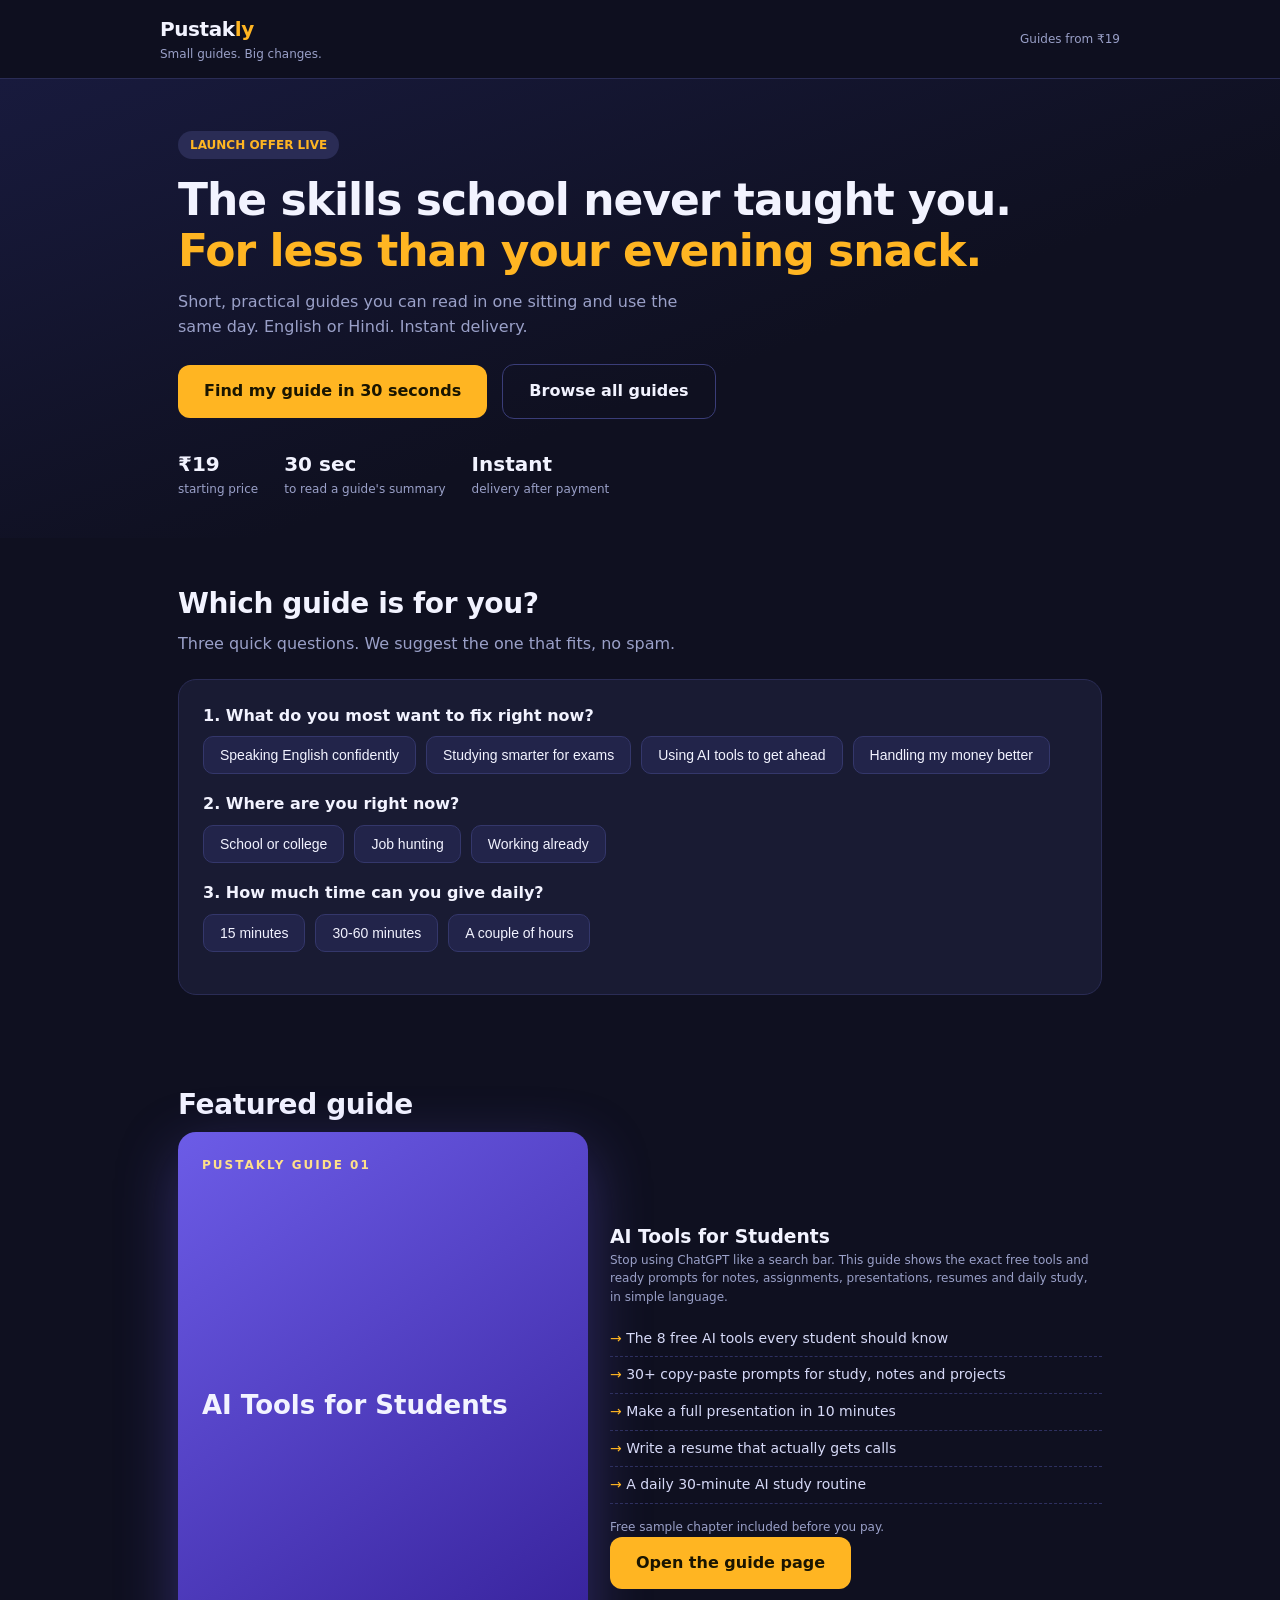
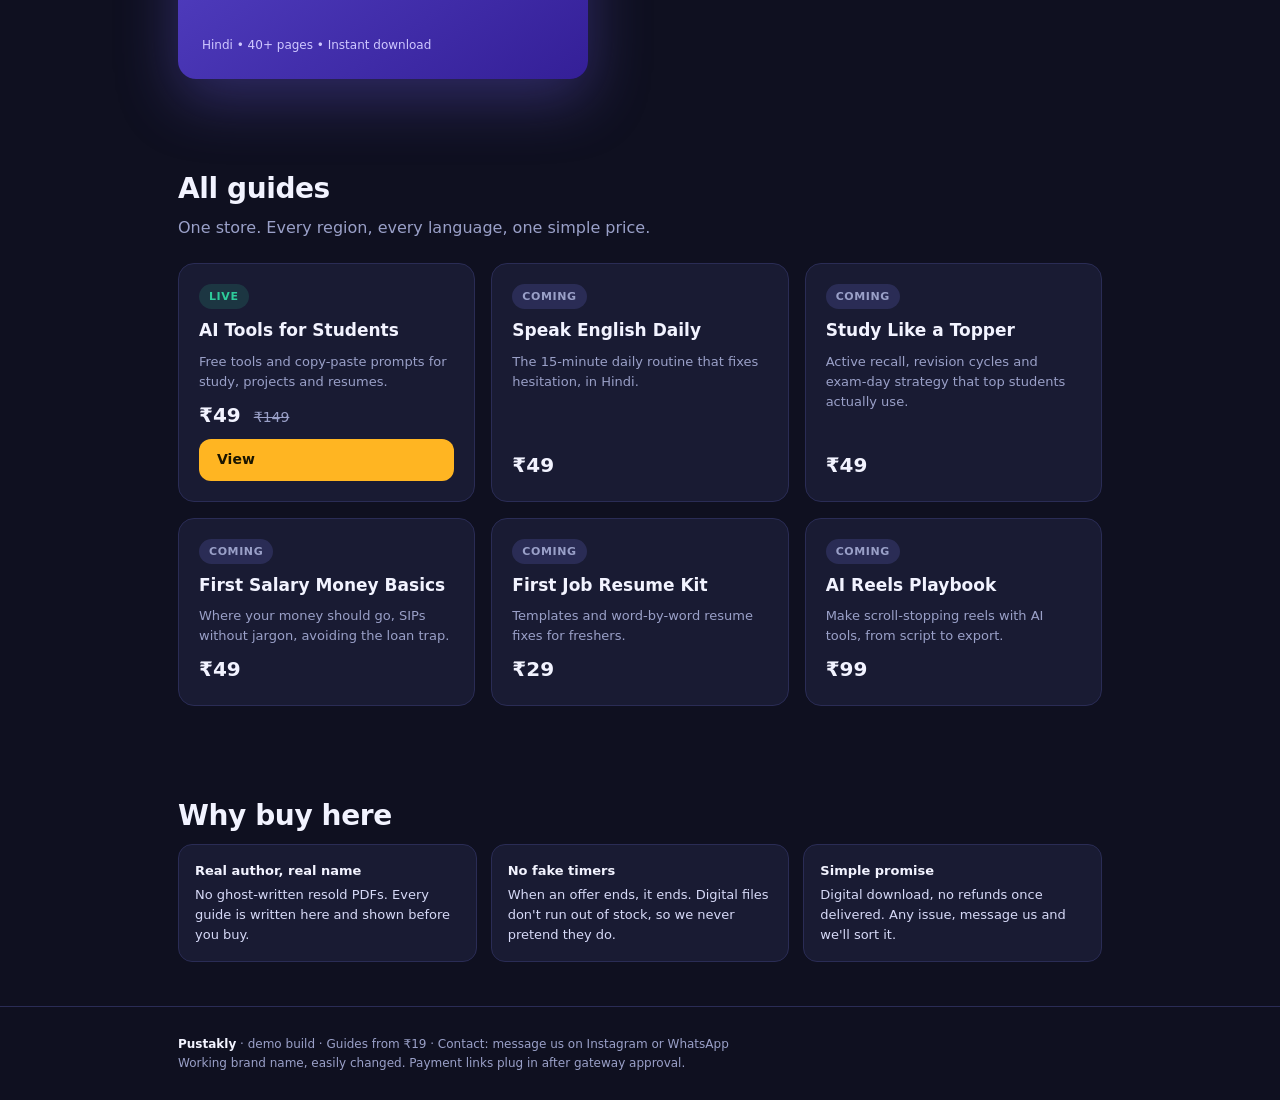
==== index.html @ 48b12f2c "Pustakly demo store: homepage + AI tools guide page" ====
<!DOCTYPE html><html lang="en"><head><meta charset="utf-8">
<meta name="viewport" content="width=device-width,initial-scale=1">
<title>Pustakly - Small guides, big changes</title>
<style>
:root{--bg:#0f1020;--card:#191b33;--card2:#22244a;--ink:#f2f3ff;--mut:#9aa0c8;--acc:#ffb522;--acc2:#6c5ce7;--ok:#2ecc9b}
*{box-sizing:border-box;margin:0;padding:0}
body{font-family:system-ui,-apple-system,'Segoe UI',Roboto,sans-serif;background:var(--bg);color:var(--ink);line-height:1.55}
.wrap{max-width:960px;margin:0 auto;padding:0 18px}
header{position:sticky;top:0;z-index:9;background:rgba(15,16,32,.92);backdrop-filter:blur(8px);border-bottom:1px solid #2a2c55}
.nav{display:flex;align-items:center;justify-content:space-between;padding:14px 0}
.logo{font-weight:800;font-size:20px;letter-spacing:-.4px}
.logo span{color:var(--acc)}
.tag{font-size:12px;color:var(--mut)}
.hero{padding:52px 0 40px;background:linear-gradient(160deg,#181a3d 0%,#0f1020 60%)}
.badge{display:inline-block;background:#2a2c55;color:var(--acc);font-size:12px;font-weight:700;padding:5px 12px;border-radius:99px;margin-bottom:16px}
h1{font-size:clamp(28px,6vw,44px);line-height:1.15;letter-spacing:-1px;font-weight:800}
h1 em{font-style:normal;color:var(--acc)}
.sub{color:var(--mut);font-size:16px;max-width:520px;margin:14px 0 24px}
.btn{display:inline-block;background:var(--acc);color:#1a1500;font-weight:800;padding:14px 26px;border-radius:12px;font-size:16px;text-decoration:none;border:none;cursor:pointer}
.btn.ghost{background:transparent;color:var(--ink);border:1px solid #3a3d78;margin-left:10px}
.stats{display:flex;gap:26px;margin-top:30px;flex-wrap:wrap}
.stat b{font-size:20px}.stat span{display:block;font-size:12px;color:var(--mut)}
section{padding:44px 0}
h2{font-size:clamp(20px,4vw,28px);letter-spacing:-.4px;margin-bottom:6px}
.lead{color:var(--mut);margin-bottom:22px}
.quiz{background:var(--card);border:1px solid #2a2c55;border-radius:18px;padding:24px}
.qq{margin:0 0 8px;font-weight:700}
.opts{display:flex;gap:10px;flex-wrap:wrap;margin-bottom:18px}
.opt{background:var(--card2);border:1px solid #34376b;color:var(--ink);padding:10px 16px;border-radius:10px;font-size:14px;cursor:pointer}
.opt.sel{border-color:var(--acc);color:var(--acc)}
.res{display:none;background:var(--card2);border:1px solid var(--acc);border-radius:14px;padding:18px;margin-top:6px}
.res b{color:var(--acc)}
.grid{display:grid;grid-template-columns:repeat(auto-fill,minmax(250px,1fr));gap:16px}
.bcard{background:var(--card);border:1px solid #2a2c55;border-radius:16px;padding:20px;display:flex;flex-direction:column;gap:8px}
.bcard h3{font-size:17px}
.bcard p{font-size:13px;color:var(--mut);flex:1}
.price{font-weight:800;font-size:20px}
.price s{color:var(--mut);font-weight:400;font-size:14px;margin-left:6px}
.pill{align-self:flex-start;font-size:11px;font-weight:800;letter-spacing:.6px;text-transform:uppercase;padding:4px 10px;border-radius:99px}
.pill.live{background:rgba(46,204,155,.15);color:var(--ok)}
.pill.soon{background:#2a2c55;color:var(--mut)}
.feat{display:grid;grid-template-columns:1fr;gap:22px}
@media(min-width:720px){.feat{grid-template-columns:1fr 1.2fr;align-items:center}}
.cover{background:linear-gradient(145deg,#6c5ce7,#341f97);border-radius:18px;aspect-ratio:3/4;display:flex;flex-direction:column;justify-content:space-between;padding:24px;box-shadow:0 20px 60px rgba(108,92,231,.35)}
.cover .k{font-size:12px;font-weight:800;letter-spacing:2px;color:#ffe08a;text-transform:uppercase}
.cover h3{font-size:26px;line-height:1.2}
.cover .f{font-size:12px;color:#cfc8ff}
.toc{list-style:none;margin:14px 0}
.toc li{padding:7px 0;border-bottom:1px dashed #2e3060;font-size:14px;color:#d6d9f7}
.toc li::before{content:"\2192  ";color:var(--acc)}
.small{font-size:12px;color:var(--mut)}
.trust{display:grid;grid-template-columns:repeat(auto-fit,minmax(200px,1fr));gap:14px}
.tcard{background:var(--card);border:1px solid #2a2c55;border-radius:14px;padding:16px;font-size:13px;color:#d6d9f7}
.tcard b{display:block;margin-bottom:4px;color:var(--ink)}
footer{border-top:1px solid #2a2c55;padding:28px 0;font-size:12px;color:var(--mut)}
footer b{color:var(--ink)}
.pagerow{padding:40px 0}
.backlink{color:var(--acc);font-size:13px;text-decoration:none;display:inline-block;margin-bottom:18px}
.buybox{background:var(--card);border:1px solid #34376b;border-radius:16px;padding:22px;margin-top:18px}
.buybox .price{font-size:28px}
.buybox .btn{width:100%;text-align:center;margin-top:14px}
.note{margin-top:10px}
</style></head><body>
<header><div class="wrap nav">
<div><div class="logo">Pustak<span>ly</span></div><div class="tag">Small guides. Big changes.</div></div>
<div class="tag">Guides from &#8377;19</div>
</div></header>

<div class="hero"><div class="wrap">
<div class="badge">LAUNCH OFFER LIVE</div>
<h1>The skills school never taught you.<br><em>For less than your evening snack.</em></h1>
<p class="sub">Short, practical guides you can read in one sitting and use the same day. English or Hindi. Instant delivery.</p>
<a class="btn" href="#quiz">Find my guide in 30 seconds</a>
<a class="btn ghost" href="#books">Browse all guides</a>
<div class="stats">
<div class="stat"><b>&#8377;19</b><span>starting price</span></div>
<div class="stat"><b>30 sec</b><span>to read a guide's summary</span></div>
<div class="stat"><b>Instant</b><span>delivery after payment</span></div>
</div>
</div></div>

<section id="quiz"><div class="wrap">
<h2>Which guide is for you?</h2>
<p class="lead">Three quick questions. We suggest the one that fits, no spam.</p>
<div class="quiz">
<p class="qq">1. What do you most want to fix right now?</p>
<div class="opts" data-q="1">
<button class="opt">Speaking English confidently</button>
<button class="opt">Studying smarter for exams</button>
<button class="opt">Using AI tools to get ahead</button>
<button class="opt">Handling my money better</button>
</div>
<p class="qq">2. Where are you right now?</p>
<div class="opts" data-q="2">
<button class="opt">School or college</button>
<button class="opt">Job hunting</button>
<button class="opt">Working already</button>
</div>
<p class="qq">3. How much time can you give daily?</p>
<div class="opts" data-q="3">
<button class="opt">15 minutes</button>
<button class="opt">30-60 minutes</button>
<button class="opt">A couple of hours</button>
</div>
<div class="res" id="res"><p>Your match: <b id="resname"></b></p><p class="small" id="resdesc"></p><p style="margin-top:10px"><a class="btn" href="#books" id="reslink">See the guide</a></p></div>
</div>
</div></section>

<section id="books"><div class="wrap">
<h2>Featured guide</h2>
<div class="feat">
<div class="cover"><div><div class="k">Pustakly guide 01</div></div><h3>AI Tools for Students</h3><div class="f">Hindi &#8226; 40+ pages &#8226; Instant download</div></div>
<div>
<h3>AI Tools for Students</h3>
<p class="small">Stop using ChatGPT like a search bar. This guide shows the exact free tools and ready prompts for notes, assignments, presentations, resumes and daily study, in simple language.</p>
<ul class="toc">
<li>The 8 free AI tools every student should know</li>
<li>30+ copy-paste prompts for study, notes and projects</li>
<li>Make a full presentation in 10 minutes</li>
<li>Write a resume that actually gets calls</li>
<li>A daily 30-minute AI study routine</li>
</ul>
<p class="small">Free sample chapter included before you pay.</p>
<a class="btn" href="guide-ai-tools.html">Open the guide page</a>
</div>
</div>
</div></section>

<section><div class="wrap">
<h2>All guides</h2>
<p class="lead">One store. Every region, every language, one simple price.</p>
<div class="grid">
<div class="bcard"><span class="pill live">Live</span><h3>AI Tools for Students</h3><p>Free tools and copy-paste prompts for study, projects and resumes.</p><div class="price">&#8377;49 <s>&#8377;149</s></div><a class="btn" href="guide-ai-tools.html" style="padding:10px 18px;font-size:14px">View</a></div>
<div class="bcard"><span class="pill soon">Coming</span><h3>Speak English Daily</h3><p>The 15-minute daily routine that fixes hesitation, in Hindi.</p><div class="price">&#8377;49</div></div>
<div class="bcard"><span class="pill soon">Coming</span><h3>Study Like a Topper</h3><p>Active recall, revision cycles and exam-day strategy that top students actually use.</p><div class="price">&#8377;49</div></div>
<div class="bcard"><span class="pill soon">Coming</span><h3>First Salary Money Basics</h3><p>Where your money should go, SIPs without jargon, avoiding the loan trap.</p><div class="price">&#8377;49</div></div>
<div class="bcard"><span class="pill soon">Coming</span><h3>First Job Resume Kit</h3><p>Templates and word-by-word resume fixes for freshers.</p><div class="price">&#8377;29</div></div>
<div class="bcard"><span class="pill soon">Coming</span><h3>AI Reels Playbook</h3><p>Make scroll-stopping reels with AI tools, from script to export.</p><div class="price">&#8377;99</div></div>
</div>
</div></section>

<section><div class="wrap">
<h2>Why buy here</h2>
<div class="trust">
<div class="tcard"><b>Real author, real name</b>No ghost-written resold PDFs. Every guide is written here and shown before you buy.</div>
<div class="tcard"><b>No fake timers</b>When an offer ends, it ends. Digital files don't run out of stock, so we never pretend they do.</div>
<div class="tcard"><b>Simple promise</b>Digital download, no refunds once delivered. Any issue, message us and we'll sort it.</div>
</div>
</div></section>

<footer><div class="wrap">
<b>Pustakly</b> &#183; demo build &#183; Guides from &#8377;19 &#183; Contact: message us on Instagram or WhatsApp<br>
<span class="small">Working brand name, easily changed. Payment links plug in after gateway approval.</span>
</div></footer>

<script>
var pick={};
document.querySelectorAll('.opts').forEach(function(g){
g.querySelectorAll('.opt').forEach(function(b){b.onclick=function(){
g.querySelectorAll('.opt').forEach(function(x){x.classList.remove('sel')});
b.classList.add('sel');pick[g.dataset.q]=b.textContent;
if(Object.keys(pick).length===3){
var n,d;
if(pick[1].indexOf('Speaking')>-1){n='Speak English Daily';d='The 15-minute daily speaking routine. Launching with the first batch.'}
else if(pick[1].indexOf('Studying')>-1){n='Study Like a Topper';d='Active recall and revision cycles, made simple.'}
else if(pick[1].indexOf('AI')>-1){n='AI Tools for Students';d='Live now at the launch price.'}
else{n='First Salary Money Basics';d='Money basics without jargon.'}
document.getElementById('resname').textContent=n;
document.getElementById('resdesc').textContent=d+' (You said: '+pick[2]+', '+pick[3]+' a day.)';
document.getElementById('res').style.display='block';
document.getElementById('res').scrollIntoView({behavior:'smooth',block:'center'});
}})});
</script>
</body></html>
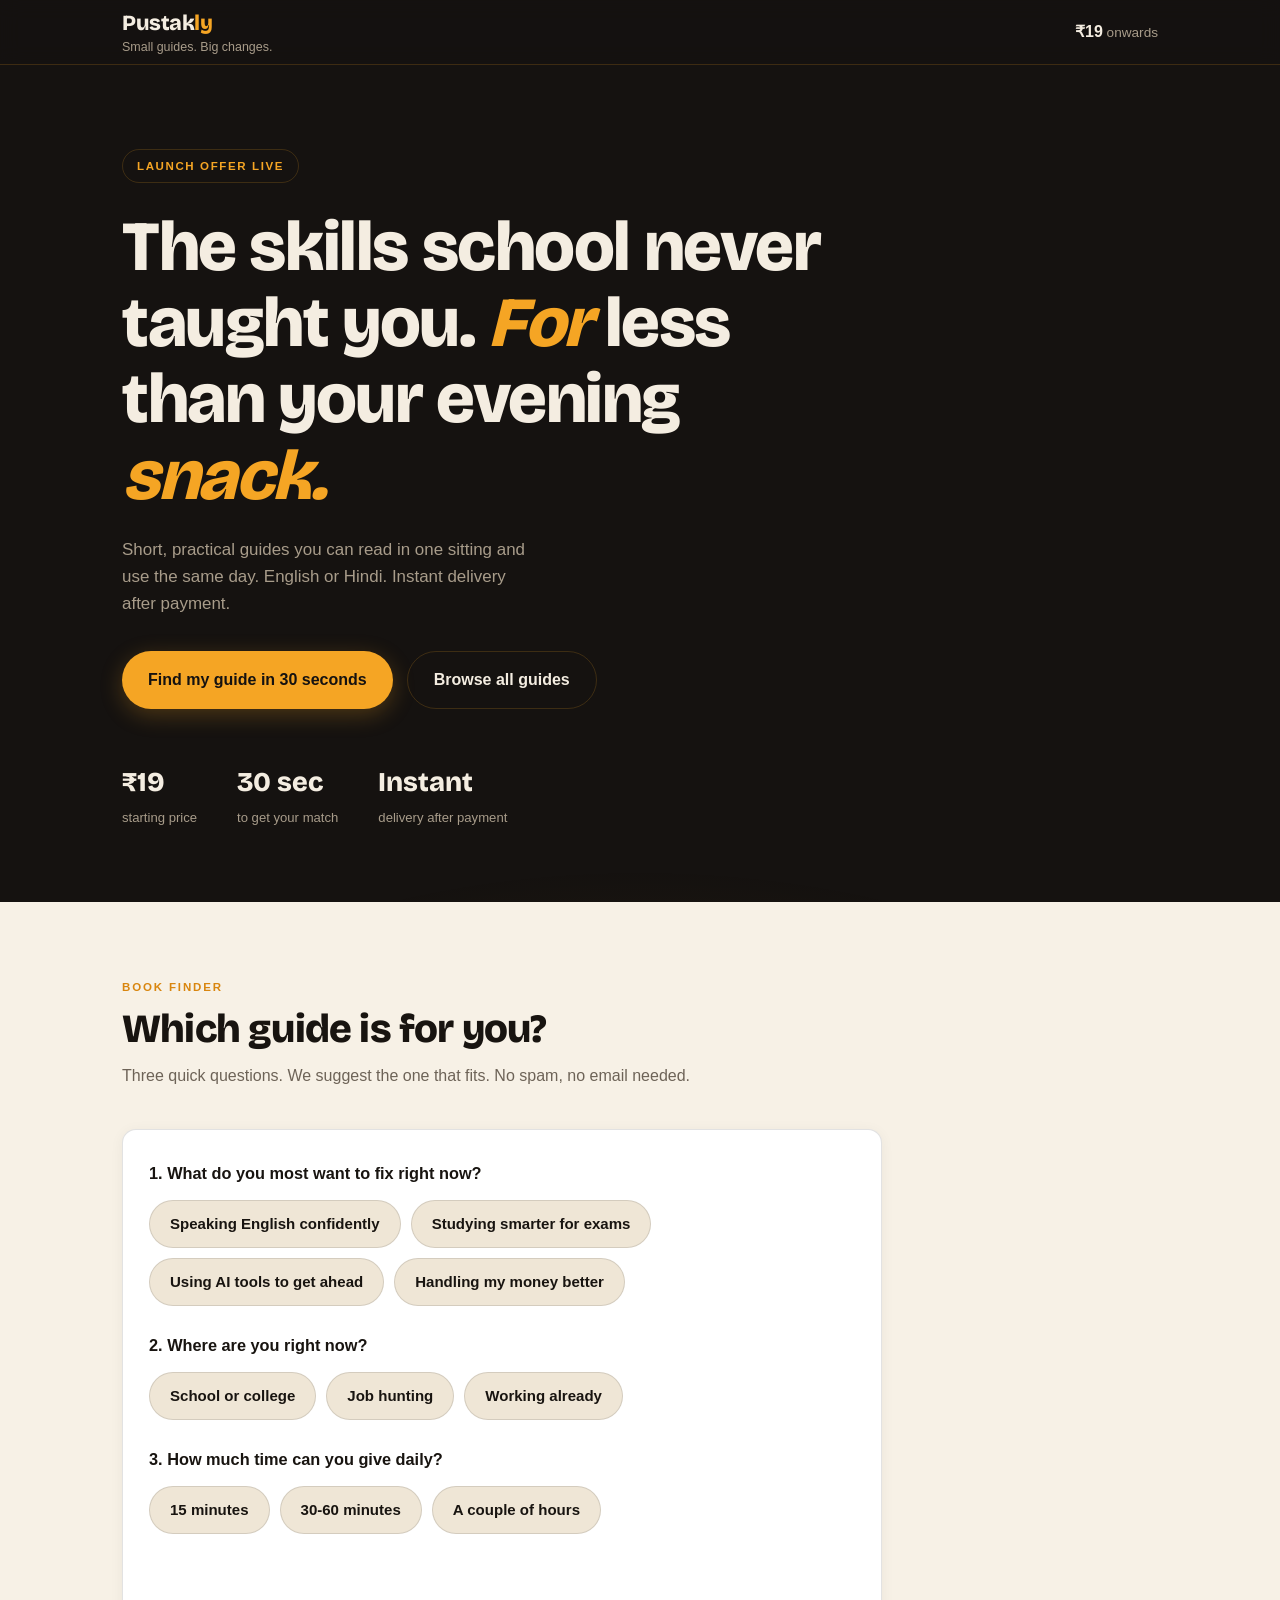
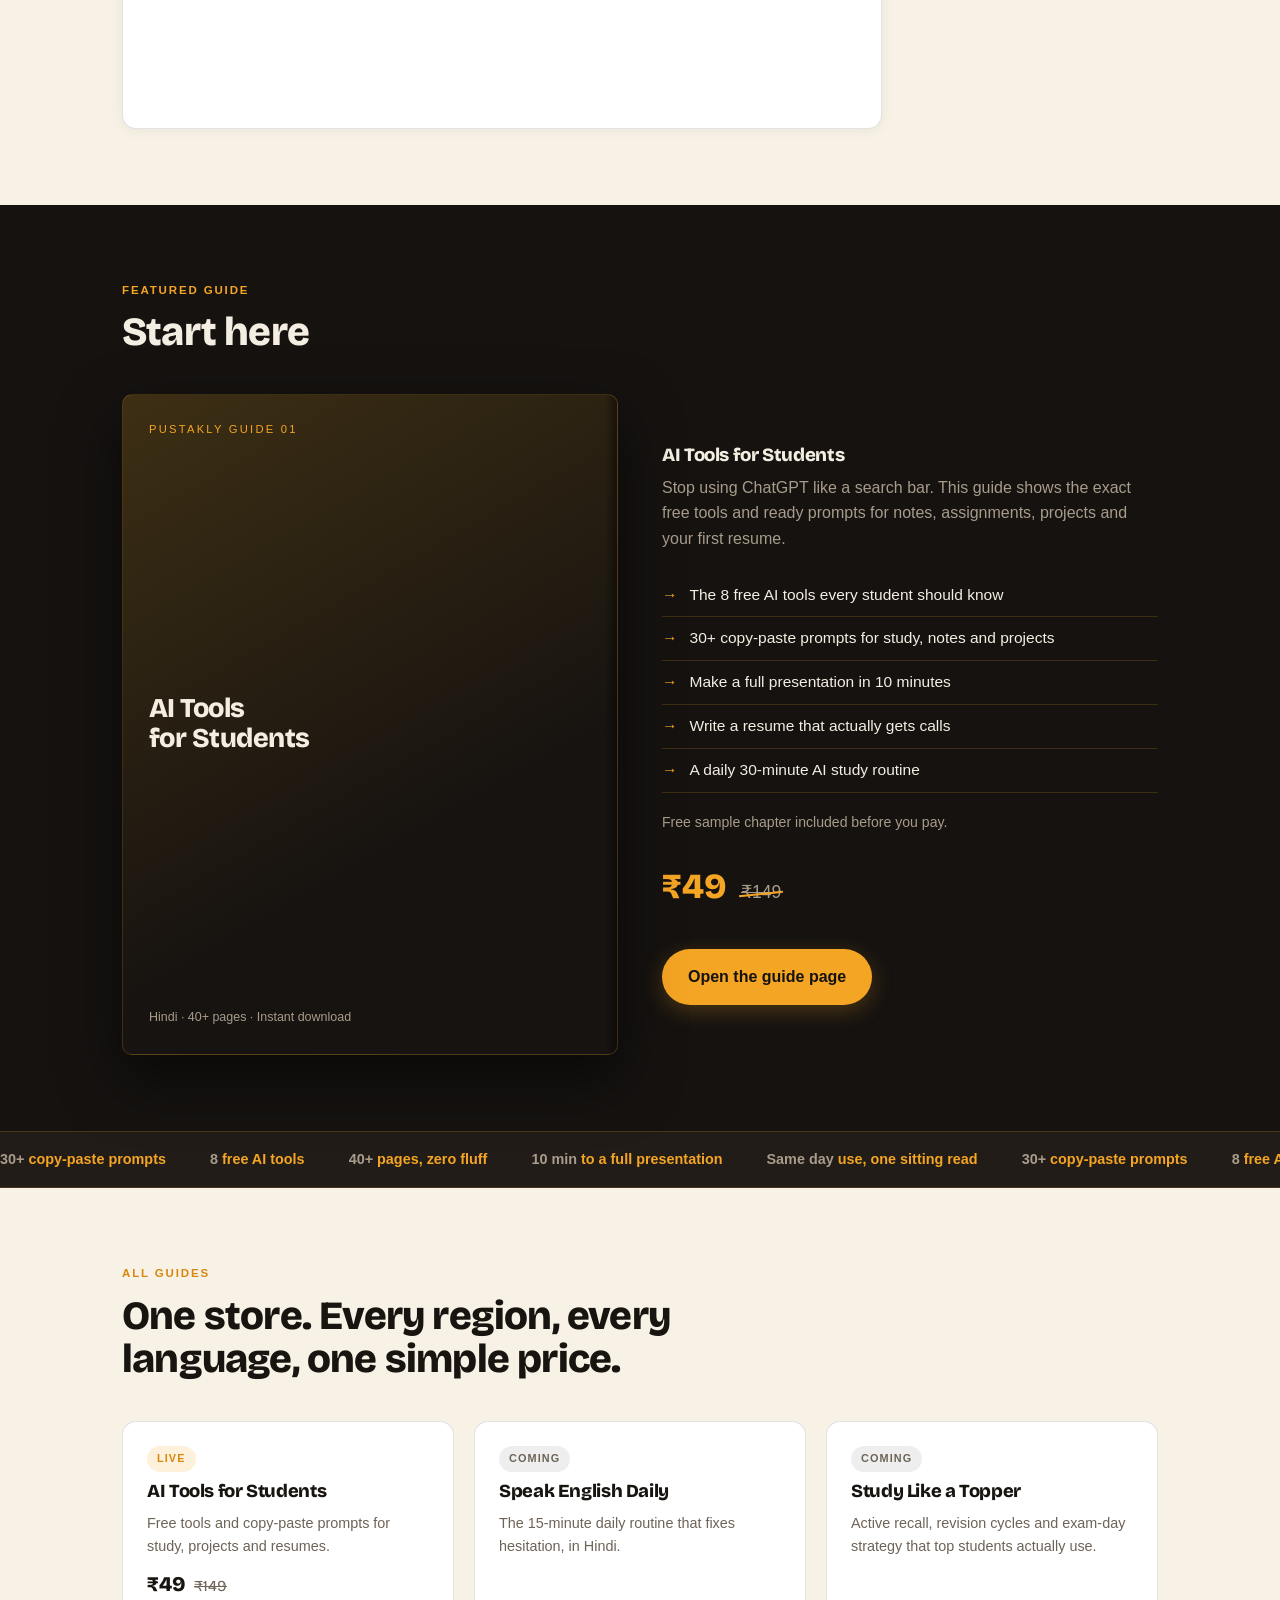
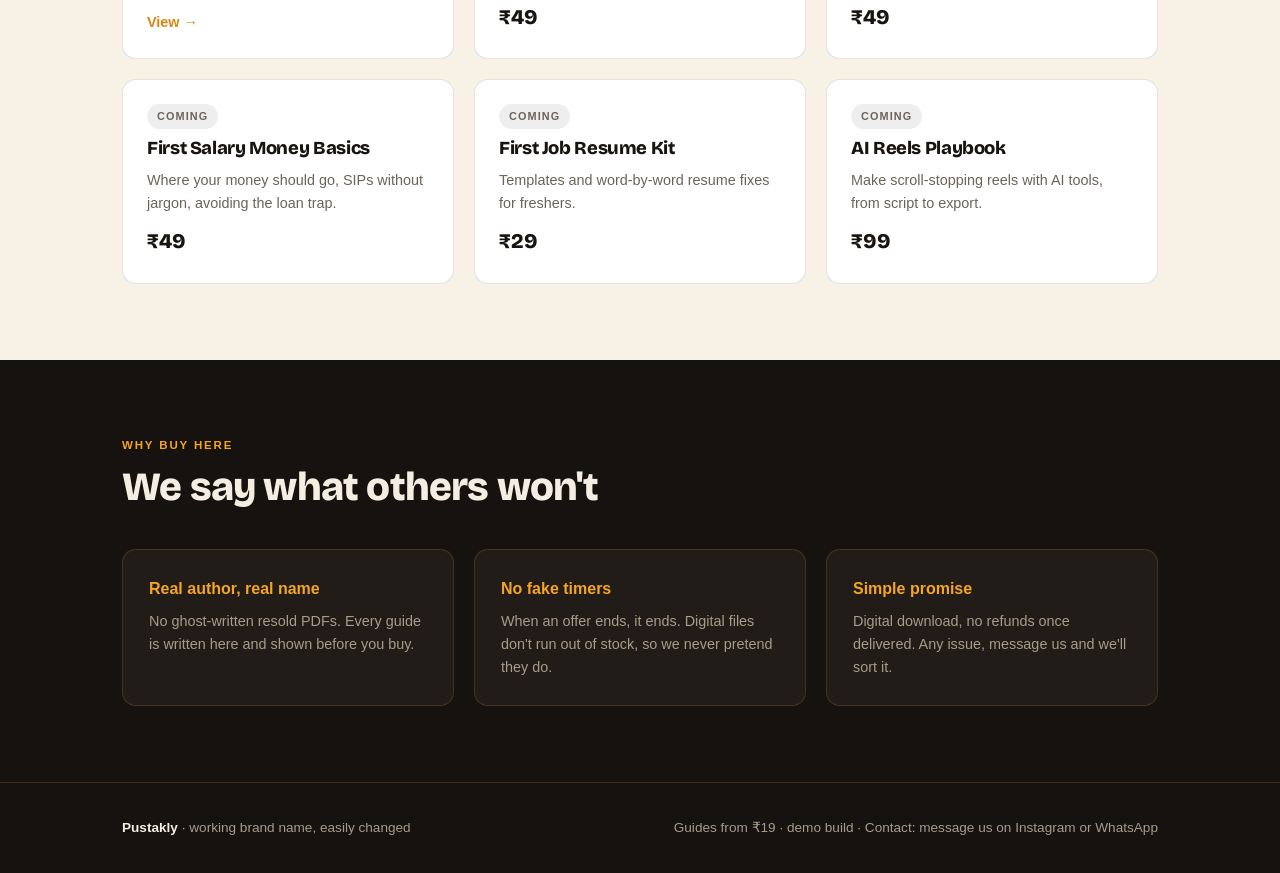
==== commit 8b625ff0: "Production rebuild: real css/js structure, design system, premium interaction layer" ====
--- a/index.html
+++ b/index.html
@@ -1,174 +1,203 @@
-<!DOCTYPE html><html lang="en"><head><meta charset="utf-8">
-<meta name="viewport" content="width=device-width,initial-scale=1">
-<title>Pustakly - Small guides, big changes</title>
-<style>
-:root{--bg:#0f1020;--card:#191b33;--card2:#22244a;--ink:#f2f3ff;--mut:#9aa0c8;--acc:#ffb522;--acc2:#6c5ce7;--ok:#2ecc9b}
-*{box-sizing:border-box;margin:0;padding:0}
-body{font-family:system-ui,-apple-system,'Segoe UI',Roboto,sans-serif;background:var(--bg);color:var(--ink);line-height:1.55}
-.wrap{max-width:960px;margin:0 auto;padding:0 18px}
-header{position:sticky;top:0;z-index:9;background:rgba(15,16,32,.92);backdrop-filter:blur(8px);border-bottom:1px solid #2a2c55}
-.nav{display:flex;align-items:center;justify-content:space-between;padding:14px 0}
-.logo{font-weight:800;font-size:20px;letter-spacing:-.4px}
-.logo span{color:var(--acc)}
-.tag{font-size:12px;color:var(--mut)}
-.hero{padding:52px 0 40px;background:linear-gradient(160deg,#181a3d 0%,#0f1020 60%)}
-.badge{display:inline-block;background:#2a2c55;color:var(--acc);font-size:12px;font-weight:700;padding:5px 12px;border-radius:99px;margin-bottom:16px}
-h1{font-size:clamp(28px,6vw,44px);line-height:1.15;letter-spacing:-1px;font-weight:800}
-h1 em{font-style:normal;color:var(--acc)}
-.sub{color:var(--mut);font-size:16px;max-width:520px;margin:14px 0 24px}
-.btn{display:inline-block;background:var(--acc);color:#1a1500;font-weight:800;padding:14px 26px;border-radius:12px;font-size:16px;text-decoration:none;border:none;cursor:pointer}
-.btn.ghost{background:transparent;color:var(--ink);border:1px solid #3a3d78;margin-left:10px}
-.stats{display:flex;gap:26px;margin-top:30px;flex-wrap:wrap}
-.stat b{font-size:20px}.stat span{display:block;font-size:12px;color:var(--mut)}
-section{padding:44px 0}
-h2{font-size:clamp(20px,4vw,28px);letter-spacing:-.4px;margin-bottom:6px}
-.lead{color:var(--mut);margin-bottom:22px}
-.quiz{background:var(--card);border:1px solid #2a2c55;border-radius:18px;padding:24px}
-.qq{margin:0 0 8px;font-weight:700}
-.opts{display:flex;gap:10px;flex-wrap:wrap;margin-bottom:18px}
-.opt{background:var(--card2);border:1px solid #34376b;color:var(--ink);padding:10px 16px;border-radius:10px;font-size:14px;cursor:pointer}
-.opt.sel{border-color:var(--acc);color:var(--acc)}
-.res{display:none;background:var(--card2);border:1px solid var(--acc);border-radius:14px;padding:18px;margin-top:6px}
-.res b{color:var(--acc)}
-.grid{display:grid;grid-template-columns:repeat(auto-fill,minmax(250px,1fr));gap:16px}
-.bcard{background:var(--card);border:1px solid #2a2c55;border-radius:16px;padding:20px;display:flex;flex-direction:column;gap:8px}
-.bcard h3{font-size:17px}
-.bcard p{font-size:13px;color:var(--mut);flex:1}
-.price{font-weight:800;font-size:20px}
-.price s{color:var(--mut);font-weight:400;font-size:14px;margin-left:6px}
-.pill{align-self:flex-start;font-size:11px;font-weight:800;letter-spacing:.6px;text-transform:uppercase;padding:4px 10px;border-radius:99px}
-.pill.live{background:rgba(46,204,155,.15);color:var(--ok)}
-.pill.soon{background:#2a2c55;color:var(--mut)}
-.feat{display:grid;grid-template-columns:1fr;gap:22px}
-@media(min-width:720px){.feat{grid-template-columns:1fr 1.2fr;align-items:center}}
-.cover{background:linear-gradient(145deg,#6c5ce7,#341f97);border-radius:18px;aspect-ratio:3/4;display:flex;flex-direction:column;justify-content:space-between;padding:24px;box-shadow:0 20px 60px rgba(108,92,231,.35)}
-.cover .k{font-size:12px;font-weight:800;letter-spacing:2px;color:#ffe08a;text-transform:uppercase}
-.cover h3{font-size:26px;line-height:1.2}
-.cover .f{font-size:12px;color:#cfc8ff}
-.toc{list-style:none;margin:14px 0}
-.toc li{padding:7px 0;border-bottom:1px dashed #2e3060;font-size:14px;color:#d6d9f7}
-.toc li::before{content:"\2192  ";color:var(--acc)}
-.small{font-size:12px;color:var(--mut)}
-.trust{display:grid;grid-template-columns:repeat(auto-fit,minmax(200px,1fr));gap:14px}
-.tcard{background:var(--card);border:1px solid #2a2c55;border-radius:14px;padding:16px;font-size:13px;color:#d6d9f7}
-.tcard b{display:block;margin-bottom:4px;color:var(--ink)}
-footer{border-top:1px solid #2a2c55;padding:28px 0;font-size:12px;color:var(--mut)}
-footer b{color:var(--ink)}
-.pagerow{padding:40px 0}
-.backlink{color:var(--acc);font-size:13px;text-decoration:none;display:inline-block;margin-bottom:18px}
-.buybox{background:var(--card);border:1px solid #34376b;border-radius:16px;padding:22px;margin-top:18px}
-.buybox .price{font-size:28px}
-.buybox .btn{width:100%;text-align:center;margin-top:14px}
-.note{margin-top:10px}
-</style></head><body>
-<header><div class="wrap nav">
-<div><div class="logo">Pustak<span>ly</span></div><div class="tag">Small guides. Big changes.</div></div>
-<div class="tag">Guides from &#8377;19</div>
-</div></header>
-
-<div class="hero"><div class="wrap">
-<div class="badge">LAUNCH OFFER LIVE</div>
-<h1>The skills school never taught you.<br><em>For less than your evening snack.</em></h1>
-<p class="sub">Short, practical guides you can read in one sitting and use the same day. English or Hindi. Instant delivery.</p>
-<a class="btn" href="#quiz">Find my guide in 30 seconds</a>
-<a class="btn ghost" href="#books">Browse all guides</a>
-<div class="stats">
-<div class="stat"><b>&#8377;19</b><span>starting price</span></div>
-<div class="stat"><b>30 sec</b><span>to read a guide's summary</span></div>
-<div class="stat"><b>Instant</b><span>delivery after payment</span></div>
+<!DOCTYPE html>
+<html lang="en">
+<head>
+<meta charset="UTF-8">
+<meta name="viewport" content="width=device-width, initial-scale=1.0">
+<title>Pustakly — Small guides, big changes</title>
+<meta name="description" content="Short, practical guides you can read in one sitting and use the same day. English or Hindi. Instant delivery. Guides from ₹19.">
+<link rel="icon" href="assets/favicon.svg" type="image/svg+xml">
+<link rel="preconnect" href="https://fonts.googleapis.com">
+<link rel="preconnect" href="https://fonts.gstatic.com" crossorigin>
+<link href="https://fonts.googleapis.com/css2?family=Bricolage+Grotesque:opsz,wght@12..96,400;12..96,700;12..96,800&display=swap" rel="stylesheet">
+<link rel="stylesheet" href="css/style.css">
+</head>
+<body>
+
+<header class="site-head">
+  <div class="wrap">
+    <div>
+      <div class="logo">Pustak<em>ly</em></div>
+      <div class="head-tag">Small guides. Big changes.</div>
+    </div>
+    <div class="head-right"><b>₹19</b> onwards</div>
+  </div>
+</header>
+
+<main>
+
+<section class="hero">
+  <div class="wrap">
+    <span class="chip">Launch offer live</span>
+    <h1 class="kinetic">The skills school never taught you. *For less than your evening snack.*</h1>
+    <p class="sub">Short, practical guides you can read in one sitting and use the same day. English or Hindi. Instant delivery after payment.</p>
+    <div class="cta-row">
+      <a class="btn btn-primary" href="#quiz">Find my guide in 30 seconds</a>
+      <a class="btn btn-ghost" href="#books">Browse all guides</a>
+    </div>
+    <div class="stats">
+      <div><b data-count="19" data-prefix="₹">₹19</b><span>starting price</span></div>
+      <div><b>30 sec</b><span>to get your match</span></div>
+      <div><b>Instant</b><span>delivery after payment</span></div>
+    </div>
+  </div>
+</section>
+
+<section class="sec cream" id="quiz">
+  <div class="wrap">
+    <div class="sec-head reveal">
+      <span class="kick">Book finder</span>
+      <h2>Which guide is for you?</h2>
+      <p>Three quick questions. We suggest the one that fits. No spam, no email needed.</p>
+    </div>
+    <div class="quiz-card reveal">
+      <p class="q">1. What do you most want to fix right now?</p>
+      <div class="opts" data-q="q1">
+        <button data-v="speaking">Speaking English confidently</button>
+        <button data-v="studying">Studying smarter for exams</button>
+        <button data-v="ai">Using AI tools to get ahead</button>
+        <button data-v="money">Handling my money better</button>
+      </div>
+      <p class="q">2. Where are you right now?</p>
+      <div class="opts" data-q="q2">
+        <button data-v="School or college">School or college</button>
+        <button data-v="Job hunting">Job hunting</button>
+        <button data-v="Working already">Working already</button>
+      </div>
+      <p class="q">3. How much time can you give daily?</p>
+      <div class="opts" data-q="q3">
+        <button data-v="15 minutes">15 minutes</button>
+        <button data-v="30-60 minutes">30-60 minutes</button>
+        <button data-v="A couple of hours">A couple of hours</button>
+      </div>
+      <div class="match-card" role="status">
+        <span class="m-label">Your match</span>
+        <h3 class="m-name"></h3>
+        <span class="m-status" style="font-size:.88rem;color:#f4ede1"></span>
+        <p class="m-ctx"></p>
+        <a class="btn btn-primary" href="#books">See the guide</a>
+      </div>
+    </div>
+  </div>
+</section>
+
+<section class="sec">
+  <div class="wrap">
+    <div class="sec-head reveal">
+      <span class="kick">Featured guide</span>
+      <h2>Start here</h2>
+    </div>
+    <div class="feat">
+      <div class="book-visual reveal">
+        <span class="bv-tag">Pustakly guide 01</span>
+        <h3>AI Tools<br>for Students</h3>
+        <span class="bv-meta">Hindi · 40+ pages · Instant download</span>
+      </div>
+      <div class="feat-copy price-strike reveal">
+        <h3>AI Tools for Students</h3>
+        <p style="margin-top:10px;color:var(--muted-light)">Stop using ChatGPT like a search bar. This guide shows the exact free tools and ready prompts for notes, assignments, projects and your first resume.</p>
+        <ul>
+          <li>The 8 free AI tools every student should know</li>
+          <li>30+ copy-paste prompts for study, notes and projects</li>
+          <li>Make a full presentation in 10 minutes</li>
+          <li>Write a resume that actually gets calls</li>
+          <li>A daily 30-minute AI study routine</li>
+        </ul>
+        <p style="margin-top:18px;font-size:.88rem;color:var(--muted-light)">Free sample chapter included before you pay.</p>
+        <div class="price-row">
+          <span class="now">₹49</span>
+          <span class="was strike"><s>₹149</s></span>
+        </div>
+        <div class="cta-row">
+          <a class="btn btn-primary" href="guide-ai-tools.html">Open the guide page</a>
+        </div>
+      </div>
+    </div>
+  </div>
+</section>
+
+<div class="strip" aria-hidden="true">
+  <div class="strip-track">
+    <span>30+ <b>copy-paste prompts</b></span><span>8 <b>free AI tools</b></span><span>40+ <b>pages, zero fluff</b></span><span>10 min <b>to a full presentation</b></span><span>Same day <b>use, one sitting read</b></span>
+    <span>30+ <b>copy-paste prompts</b></span><span>8 <b>free AI tools</b></span><span>40+ <b>pages, zero fluff</b></span><span>10 min <b>to a full presentation</b></span><span>Same day <b>use, one sitting read</b></span>
+  </div>
 </div>
-</div></div>
-
-<section id="quiz"><div class="wrap">
-<h2>Which guide is for you?</h2>
-<p class="lead">Three quick questions. We suggest the one that fits, no spam.</p>
-<div class="quiz">
-<p class="qq">1. What do you most want to fix right now?</p>
-<div class="opts" data-q="1">
-<button class="opt">Speaking English confidently</button>
-<button class="opt">Studying smarter for exams</button>
-<button class="opt">Using AI tools to get ahead</button>
-<button class="opt">Handling my money better</button>
+
+<section class="sec cream" id="books">
+  <div class="wrap">
+    <div class="sec-head reveal">
+      <span class="kick">All guides</span>
+      <h2>One store. Every region, every language, one simple price.</h2>
+    </div>
+    <div class="grid stagger">
+      <article class="g-card">
+        <span class="badge live">Live</span>
+        <h3>AI Tools for Students</h3>
+        <p>Free tools and copy-paste prompts for study, projects and resumes.</p>
+        <div class="price">₹49<s>₹149</s></div>
+        <a class="view" href="guide-ai-tools.html">View →</a>
+      </article>
+      <article class="g-card">
+        <span class="badge soon">Coming</span>
+        <h3>Speak English Daily</h3>
+        <p>The 15-minute daily routine that fixes hesitation, in Hindi.</p>
+        <div class="price">₹49</div>
+      </article>
+      <article class="g-card">
+        <span class="badge soon">Coming</span>
+        <h3>Study Like a Topper</h3>
+        <p>Active recall, revision cycles and exam-day strategy that top students actually use.</p>
+        <div class="price">₹49</div>
+      </article>
+      <article class="g-card">
+        <span class="badge soon">Coming</span>
+        <h3>First Salary Money Basics</h3>
+        <p>Where your money should go, SIPs without jargon, avoiding the loan trap.</p>
+        <div class="price">₹49</div>
+      </article>
+      <article class="g-card">
+        <span class="badge soon">Coming</span>
+        <h3>First Job Resume Kit</h3>
+        <p>Templates and word-by-word resume fixes for freshers.</p>
+        <div class="price">₹29</div>
+      </article>
+      <article class="g-card">
+        <span class="badge soon">Coming</span>
+        <h3>AI Reels Playbook</h3>
+        <p>Make scroll-stopping reels with AI tools, from script to export.</p>
+        <div class="price">₹99</div>
+      </article>
+    </div>
+  </div>
+</section>
+
+<section class="sec">
+  <div class="wrap">
+    <div class="sec-head reveal">
+      <span class="kick">Why buy here</span>
+      <h2>We say what others won't</h2>
+    </div>
+    <div class="trust-grid stagger">
+      <div class="t-card"><b>Real author, real name</b><p>No ghost-written resold PDFs. Every guide is written here and shown before you buy.</p></div>
+      <div class="t-card"><b>No fake timers</b><p>When an offer ends, it ends. Digital files don't run out of stock, so we never pretend they do.</p></div>
+      <div class="t-card"><b>Simple promise</b><p>Digital download, no refunds once delivered. Any issue, message us and we'll sort it.</p></div>
+    </div>
+  </div>
+</section>
+
+</main>
+
+<footer>
+  <div class="wrap">
+    <div><b style="color:var(--text-light)">Pustakly</b> · working brand name, easily changed</div>
+    <div>Guides from ₹19 · demo build · Contact: message us on Instagram or WhatsApp</div>
+  </div>
+</footer>
+
+<div class="buy-bar">
+  <div class="bb-price">₹49<s>₹149</s></div>
+  <a class="btn btn-primary" href="guide-ai-tools.html">Get the guide</a>
 </div>
-<p class="qq">2. Where are you right now?</p>
-<div class="opts" data-q="2">
-<button class="opt">School or college</button>
-<button class="opt">Job hunting</button>
-<button class="opt">Working already</button>
-</div>
-<p class="qq">3. How much time can you give daily?</p>
-<div class="opts" data-q="3">
-<button class="opt">15 minutes</button>
-<button class="opt">30-60 minutes</button>
-<button class="opt">A couple of hours</button>
-</div>
-<div class="res" id="res"><p>Your match: <b id="resname"></b></p><p class="small" id="resdesc"></p><p style="margin-top:10px"><a class="btn" href="#books" id="reslink">See the guide</a></p></div>
-</div>
-</div></section>
-
-<section id="books"><div class="wrap">
-<h2>Featured guide</h2>
-<div class="feat">
-<div class="cover"><div><div class="k">Pustakly guide 01</div></div><h3>AI Tools for Students</h3><div class="f">Hindi &#8226; 40+ pages &#8226; Instant download</div></div>
-<div>
-<h3>AI Tools for Students</h3>
-<p class="small">Stop using ChatGPT like a search bar. This guide shows the exact free tools and ready prompts for notes, assignments, presentations, resumes and daily study, in simple language.</p>
-<ul class="toc">
-<li>The 8 free AI tools every student should know</li>
-<li>30+ copy-paste prompts for study, notes and projects</li>
-<li>Make a full presentation in 10 minutes</li>
-<li>Write a resume that actually gets calls</li>
-<li>A daily 30-minute AI study routine</li>
-</ul>
-<p class="small">Free sample chapter included before you pay.</p>
-<a class="btn" href="guide-ai-tools.html">Open the guide page</a>
-</div>
-</div>
-</div></section>
-
-<section><div class="wrap">
-<h2>All guides</h2>
-<p class="lead">One store. Every region, every language, one simple price.</p>
-<div class="grid">
-<div class="bcard"><span class="pill live">Live</span><h3>AI Tools for Students</h3><p>Free tools and copy-paste prompts for study, projects and resumes.</p><div class="price">&#8377;49 <s>&#8377;149</s></div><a class="btn" href="guide-ai-tools.html" style="padding:10px 18px;font-size:14px">View</a></div>
-<div class="bcard"><span class="pill soon">Coming</span><h3>Speak English Daily</h3><p>The 15-minute daily routine that fixes hesitation, in Hindi.</p><div class="price">&#8377;49</div></div>
-<div class="bcard"><span class="pill soon">Coming</span><h3>Study Like a Topper</h3><p>Active recall, revision cycles and exam-day strategy that top students actually use.</p><div class="price">&#8377;49</div></div>
-<div class="bcard"><span class="pill soon">Coming</span><h3>First Salary Money Basics</h3><p>Where your money should go, SIPs without jargon, avoiding the loan trap.</p><div class="price">&#8377;49</div></div>
-<div class="bcard"><span class="pill soon">Coming</span><h3>First Job Resume Kit</h3><p>Templates and word-by-word resume fixes for freshers.</p><div class="price">&#8377;29</div></div>
-<div class="bcard"><span class="pill soon">Coming</span><h3>AI Reels Playbook</h3><p>Make scroll-stopping reels with AI tools, from script to export.</p><div class="price">&#8377;99</div></div>
-</div>
-</div></section>
-
-<section><div class="wrap">
-<h2>Why buy here</h2>
-<div class="trust">
-<div class="tcard"><b>Real author, real name</b>No ghost-written resold PDFs. Every guide is written here and shown before you buy.</div>
-<div class="tcard"><b>No fake timers</b>When an offer ends, it ends. Digital files don't run out of stock, so we never pretend they do.</div>
-<div class="tcard"><b>Simple promise</b>Digital download, no refunds once delivered. Any issue, message us and we'll sort it.</div>
-</div>
-</div></section>
-
-<footer><div class="wrap">
-<b>Pustakly</b> &#183; demo build &#183; Guides from &#8377;19 &#183; Contact: message us on Instagram or WhatsApp<br>
-<span class="small">Working brand name, easily changed. Payment links plug in after gateway approval.</span>
-</div></footer>
-
-<script>
-var pick={};
-document.querySelectorAll('.opts').forEach(function(g){
-g.querySelectorAll('.opt').forEach(function(b){b.onclick=function(){
-g.querySelectorAll('.opt').forEach(function(x){x.classList.remove('sel')});
-b.classList.add('sel');pick[g.dataset.q]=b.textContent;
-if(Object.keys(pick).length===3){
-var n,d;
-if(pick[1].indexOf('Speaking')>-1){n='Speak English Daily';d='The 15-minute daily speaking routine. Launching with the first batch.'}
-else if(pick[1].indexOf('Studying')>-1){n='Study Like a Topper';d='Active recall and revision cycles, made simple.'}
-else if(pick[1].indexOf('AI')>-1){n='AI Tools for Students';d='Live now at the launch price.'}
-else{n='First Salary Money Basics';d='Money basics without jargon.'}
-document.getElementById('resname').textContent=n;
-document.getElementById('resdesc').textContent=d+' (You said: '+pick[2]+', '+pick[3]+' a day.)';
-document.getElementById('res').style.display='block';
-document.getElementById('res').scrollIntoView({behavior:'smooth',block:'center'});
-}})});
-</script>
-</body></html>+
+<script src="js/main.js"></script>
+</body>
+</html>
--- a/css/style.css
+++ b/css/style.css
@@ -0,0 +1,244 @@
+/* Pustakly production stylesheet
+   Design system: warm near-black + cream paper + one amber accent.
+   Display face: Bricolage Grotesque. Body: system stack (fast, no slop). */
+
+:root{
+  --ink:#151210;
+  --ink-2:#211c17;
+  --paper:#f7f1e6;
+  --paper-2:#efe6d6;
+  --amber:#f5a524;
+  --amber-deep:#d9860f;
+  --text-dark:#181410;
+  --text-light:#f4ede1;
+  --muted-dark:#6d6357;
+  --muted-light:#a89c8a;
+  --line-dark:rgba(245,165,36,.18);
+  --line-light:rgba(21,18,16,.12);
+  --radius:14px;
+  --maxw:1080px;
+  --font-display:'Bricolage Grotesque',Georgia,serif;
+  --ease:cubic-bezier(.22,.61,.36,1);
+}
+
+*{margin:0;padding:0;box-sizing:border-box}
+html{scroll-behavior:smooth}
+@media (prefers-reduced-motion:reduce){
+  html{scroll-behavior:auto}
+  *,*::before,*::after{animation-duration:.01ms!important;animation-iteration-count:1!important;transition-duration:.01ms!important}
+}
+
+body{
+  font-family:-apple-system,BlinkMacSystemFont,'Segoe UI',Roboto,'Noto Sans',sans-serif;
+  background:var(--ink);
+  color:var(--text-light);
+  line-height:1.6;
+  -webkit-font-smoothing:antialiased;
+}
+
+h1,h2,h3,.display{
+  font-family:var(--font-display);
+  font-weight:800;
+  letter-spacing:-.02em;
+  line-height:1.08;
+}
+
+a{color:inherit;text-decoration:none}
+img{max-width:100%;display:block}
+
+.wrap{max-width:var(--maxw);margin:0 auto;padding:0 22px}
+
+/* ---------- header ---------- */
+.site-head{
+  position:sticky;top:0;z-index:50;
+  background:rgba(21,18,16,.88);
+  backdrop-filter:blur(10px);
+  border-bottom:1px solid var(--line-dark);
+}
+.site-head .wrap{display:flex;align-items:center;justify-content:space-between;height:64px}
+.logo{font-family:var(--font-display);font-weight:800;font-size:1.35rem;letter-spacing:-.02em}
+.logo em{font-style:normal;color:var(--amber)}
+.head-tag{font-size:.78rem;color:var(--muted-light);margin-top:-2px}
+.head-right{font-size:.85rem;color:var(--muted-light)}
+.head-right b{color:var(--text-light);font-size:1rem}
+
+/* ---------- hero ---------- */
+.hero{padding:84px 0 72px;position:relative;overflow:hidden}
+.hero::after{
+  content:"";position:absolute;inset:auto -10% -40% -10%;height:70%;
+  background:radial-gradient(60% 90% at 50% 100%,rgba(245,165,36,.13),transparent 70%);
+  pointer-events:none;
+}
+.chip{
+  display:inline-block;font-size:.72rem;font-weight:700;letter-spacing:.14em;
+  text-transform:uppercase;color:var(--amber);
+  border:1px solid var(--line-dark);border-radius:999px;padding:7px 14px;margin-bottom:26px;
+}
+.hero h1{font-size:clamp(2.5rem,7.2vw,4.4rem);max-width:16ch}
+.hero h1 .accent{color:var(--amber);font-style:italic;font-weight:800}
+.hero .sub{margin-top:22px;font-size:1.06rem;color:var(--muted-light);max-width:44ch}
+
+.kinetic .w{display:inline-block;opacity:0;transform:translateY(.7em);animation:w-rise .5s var(--ease) forwards}
+@keyframes w-rise{to{opacity:1;transform:none}}
+
+.cta-row{display:flex;gap:14px;flex-wrap:wrap;margin-top:34px}
+.btn{
+  display:inline-flex;align-items:center;gap:8px;
+  font-weight:700;font-size:1rem;border-radius:999px;
+  padding:15px 26px;cursor:pointer;border:none;
+  transition:transform .12s var(--ease),box-shadow .12s var(--ease),background .15s;
+}
+.btn:active{transform:scale(.97)}
+.btn-primary{background:var(--amber);color:var(--ink);box-shadow:0 6px 22px rgba(245,165,36,.25)}
+.btn-primary:hover{background:#ffb742;transform:translateY(-1px);box-shadow:0 8px 26px rgba(245,165,36,.35)}
+.btn-ghost{background:transparent;color:var(--text-light);border:1px solid var(--line-dark)}
+.btn-ghost:hover{border-color:var(--amber);color:var(--amber)}
+
+.stats{display:flex;gap:40px;flex-wrap:wrap;margin-top:52px}
+.stats b{font-family:var(--font-display);font-size:1.7rem;font-weight:800;display:block}
+.stats span{font-size:.82rem;color:var(--muted-light)}
+
+/* ---------- sections ---------- */
+.sec{padding:76px 0}
+.sec-head{margin-bottom:40px;max-width:640px}
+.sec-head .kick{font-size:.72rem;font-weight:700;letter-spacing:.16em;text-transform:uppercase;color:var(--amber);display:block;margin-bottom:12px}
+.sec-head h2{font-size:clamp(1.7rem,4.5vw,2.5rem)}
+.sec-head p{margin-top:12px;color:var(--muted-light);font-size:1rem}
+.cream{background:var(--paper);color:var(--text-dark)}
+.cream .sec-head p{color:var(--muted-dark)}
+.cream .chip,.cream .kick{color:var(--amber-deep)}
+.cream .btn-ghost{border-color:var(--line-light);color:var(--text-dark)}
+.cream .btn-ghost:hover{border-color:var(--amber-deep);color:var(--amber-deep)}
+
+/* ---------- quiz ---------- */
+.quiz-card{
+  background:#fff;border-radius:var(--radius);padding:30px 26px;
+  border:1px solid var(--line-light);box-shadow:0 2px 14px rgba(21,18,16,.05);
+  max-width:760px;
+}
+.quiz-card .q{font-weight:700;margin-bottom:14px;font-size:1.02rem}
+.opts{display:flex;gap:10px;flex-wrap:wrap;margin-bottom:26px}
+.opts button{
+  font:inherit;font-size:.94rem;font-weight:600;
+  background:var(--paper-2);color:var(--text-dark);
+  border:1px solid var(--line-light);border-radius:999px;padding:11px 20px;cursor:pointer;
+  transition:transform .12s var(--ease),background .15s,border-color .15s;
+}
+.opts button:active{transform:scale(.96)}
+.opts button:hover{border-color:var(--amber-deep)}
+.opts button.sel{background:var(--amber);border-color:var(--amber);color:var(--ink);box-shadow:0 4px 14px rgba(245,165,36,.35)}
+
+.match-card{
+  margin-top:6px;border-radius:var(--radius);padding:22px 24px;
+  background:var(--ink);color:var(--text-light);
+  opacity:0;transform:translateY(14px) scale(.98);
+  transition:opacity .4s var(--ease),transform .5s cubic-bezier(.34,1.4,.4,1);
+}
+.match-card.show{opacity:1;transform:none}
+.match-card .m-label{font-size:.75rem;letter-spacing:.14em;text-transform:uppercase;color:var(--amber);font-weight:700}
+.match-card h3{font-size:1.4rem;margin:6px 0 4px;color:var(--amber)}
+.match-card p{font-size:.92rem;color:var(--muted-light)}
+.match-card .btn{margin-top:16px;padding:11px 22px;font-size:.92rem}
+
+/* ---------- featured ---------- */
+.feat{display:grid;grid-template-columns:1fr 1fr;gap:44px;align-items:center}
+.book-visual{
+  aspect-ratio:3/4;border-radius:10px;position:relative;overflow:hidden;
+  background:linear-gradient(150deg,#3d2f14,#171310 65%);
+  border:1px solid var(--line-dark);
+  box-shadow:0 24px 60px rgba(0,0,0,.5);
+  display:flex;flex-direction:column;justify-content:space-between;padding:26px;
+  transform:rotate(-2deg);
+  transition:transform .3s var(--ease);
+}
+.book-visual:hover{transform:rotate(0) translateY(-4px)}
+.book-visual .bv-tag{font-size:.7rem;letter-spacing:.2em;text-transform:uppercase;color:var(--amber)}
+.book-visual h3{font-size:1.7rem;color:var(--text-light)}
+.book-visual .bv-meta{font-size:.78rem;color:var(--muted-light)}
+.book-visual::after{
+  content:"";position:absolute;top:0;bottom:0;right:0;width:12px;
+  background:linear-gradient(90deg,transparent,rgba(0,0,0,.45));
+}
+.feat-copy ul{list-style:none;margin-top:22px}
+.feat-copy li{padding:9px 0;border-bottom:1px solid var(--line-dark);font-size:.97rem;display:flex;gap:12px}
+.feat-copy li::before{content:"→";color:var(--amber);font-weight:700}
+.price-row{display:flex;align-items:baseline;gap:14px;margin-top:26px}
+.price-row .now{font-family:var(--font-display);font-size:2.2rem;font-weight:800;color:var(--amber)}
+.price-row .was{font-size:1.1rem;color:var(--muted-light);position:relative}
+.strike::after{
+  content:"";position:absolute;left:-2px;right:100%;top:54%;height:2px;background:var(--amber);
+  transform:rotate(-6deg);transition:right .45s var(--ease) .3s;
+}
+.revealed .strike::after,.strike.revealed::after{right:-2px}
+
+/* ---------- marquee ---------- */
+.strip{border-top:1px solid var(--line-dark);border-bottom:1px solid var(--line-dark);padding:16px 0;overflow:hidden;background:var(--ink-2)}
+.strip-track{display:flex;gap:44px;width:max-content;animation:slide 26s linear infinite;white-space:nowrap}
+.strip:hover .strip-track{animation-play-state:paused}
+.strip-track span{font-size:.9rem;font-weight:600;color:var(--muted-light)}
+.strip-track span b{color:var(--amber)}
+@keyframes slide{to{transform:translateX(-50%)}}
+
+/* ---------- guide cards ---------- */
+.grid{display:grid;grid-template-columns:repeat(3,1fr);gap:20px}
+.g-card{
+  background:#fff;border:1px solid var(--line-light);border-radius:var(--radius);
+  padding:24px;display:flex;flex-direction:column;gap:10px;
+  transition:transform .2s var(--ease),box-shadow .2s var(--ease);
+}
+.g-card:hover{transform:translateY(-4px);box-shadow:0 14px 34px rgba(21,18,16,.1)}
+.g-card .badge{align-self:flex-start;font-size:.68rem;font-weight:700;letter-spacing:.1em;text-transform:uppercase;padding:4px 10px;border-radius:999px}
+.badge.live{background:rgba(245,165,36,.16);color:var(--amber-deep)}
+.badge.soon{background:rgba(21,18,16,.07);color:var(--muted-dark)}
+.g-card h3{font-size:1.15rem}
+.g-card p{font-size:.9rem;color:var(--muted-dark);flex:1}
+.g-card .price{font-family:var(--font-display);font-weight:800;font-size:1.3rem}
+.g-card .price s{color:var(--muted-dark);font-weight:400;font-size:.95rem;margin-left:8px}
+.g-card a.view{font-weight:700;color:var(--amber-deep);font-size:.9rem}
+
+/* ---------- trust ---------- */
+.trust-grid{display:grid;grid-template-columns:repeat(3,1fr);gap:20px}
+.t-card{border:1px solid var(--line-dark);border-radius:var(--radius);padding:26px;background:var(--ink-2)}
+.t-card b{color:var(--amber);font-size:1rem;display:block;margin-bottom:8px}
+.t-card p{font-size:.9rem;color:var(--muted-light)}
+
+/* ---------- footer ---------- */
+footer{border-top:1px solid var(--line-dark);padding:34px 0;font-size:.85rem;color:var(--muted-light)}
+footer .wrap{display:flex;justify-content:space-between;flex-wrap:wrap;gap:12px}
+
+/* ---------- sticky buy bar ---------- */
+.buy-bar{
+  position:fixed;left:0;right:0;bottom:0;z-index:60;
+  background:rgba(21,18,16,.96);backdrop-filter:blur(10px);
+  border-top:1px solid var(--line-dark);
+  padding:12px 18px;display:none;align-items:center;justify-content:space-between;gap:14px;
+  transform:translateY(100%);transition:transform .35s var(--ease);
+}
+.buy-bar.show{transform:none}
+.buy-bar .bb-price{font-family:var(--font-display);font-weight:800;font-size:1.2rem}
+.buy-bar .bb-price s{color:var(--muted-light);font-weight:400;font-size:.85rem;margin-left:6px}
+.buy-bar .btn{padding:12px 22px;font-size:.92rem}
+@media(max-width:768px){.buy-bar{display:flex}}
+
+/* ---------- scroll reveal ---------- */
+.reveal{opacity:0;transform:translateY(14px);transition:opacity .6s var(--ease),transform .6s var(--ease)}
+.reveal.revealed{opacity:1;transform:none}
+.stagger>*{opacity:0;transform:translateY(14px);transition:opacity .5s var(--ease),transform .5s var(--ease)}
+.stagger.revealed>*{opacity:1;transform:none}
+.stagger.revealed>*:nth-child(2){transition-delay:.08s}
+.stagger.revealed>*:nth-child(3){transition-delay:.16s}
+.stagger.revealed>*:nth-child(4){transition-delay:.24s}
+.stagger.revealed>*:nth-child(5){transition-delay:.32s}
+.stagger.revealed>*:nth-child(6){transition-delay:.4s}
+
+@media(max-width:900px){
+  .grid,.trust-grid{grid-template-columns:1fr 1fr}
+  .feat{grid-template-columns:1fr;gap:30px}
+  .book-visual{max-width:340px}
+}
+@media(max-width:600px){
+  .grid,.trust-grid{grid-template-columns:1fr}
+  .hero{padding:64px 0 56px}
+  .stats{gap:24px}
+  body{padding-bottom:64px}
+}
